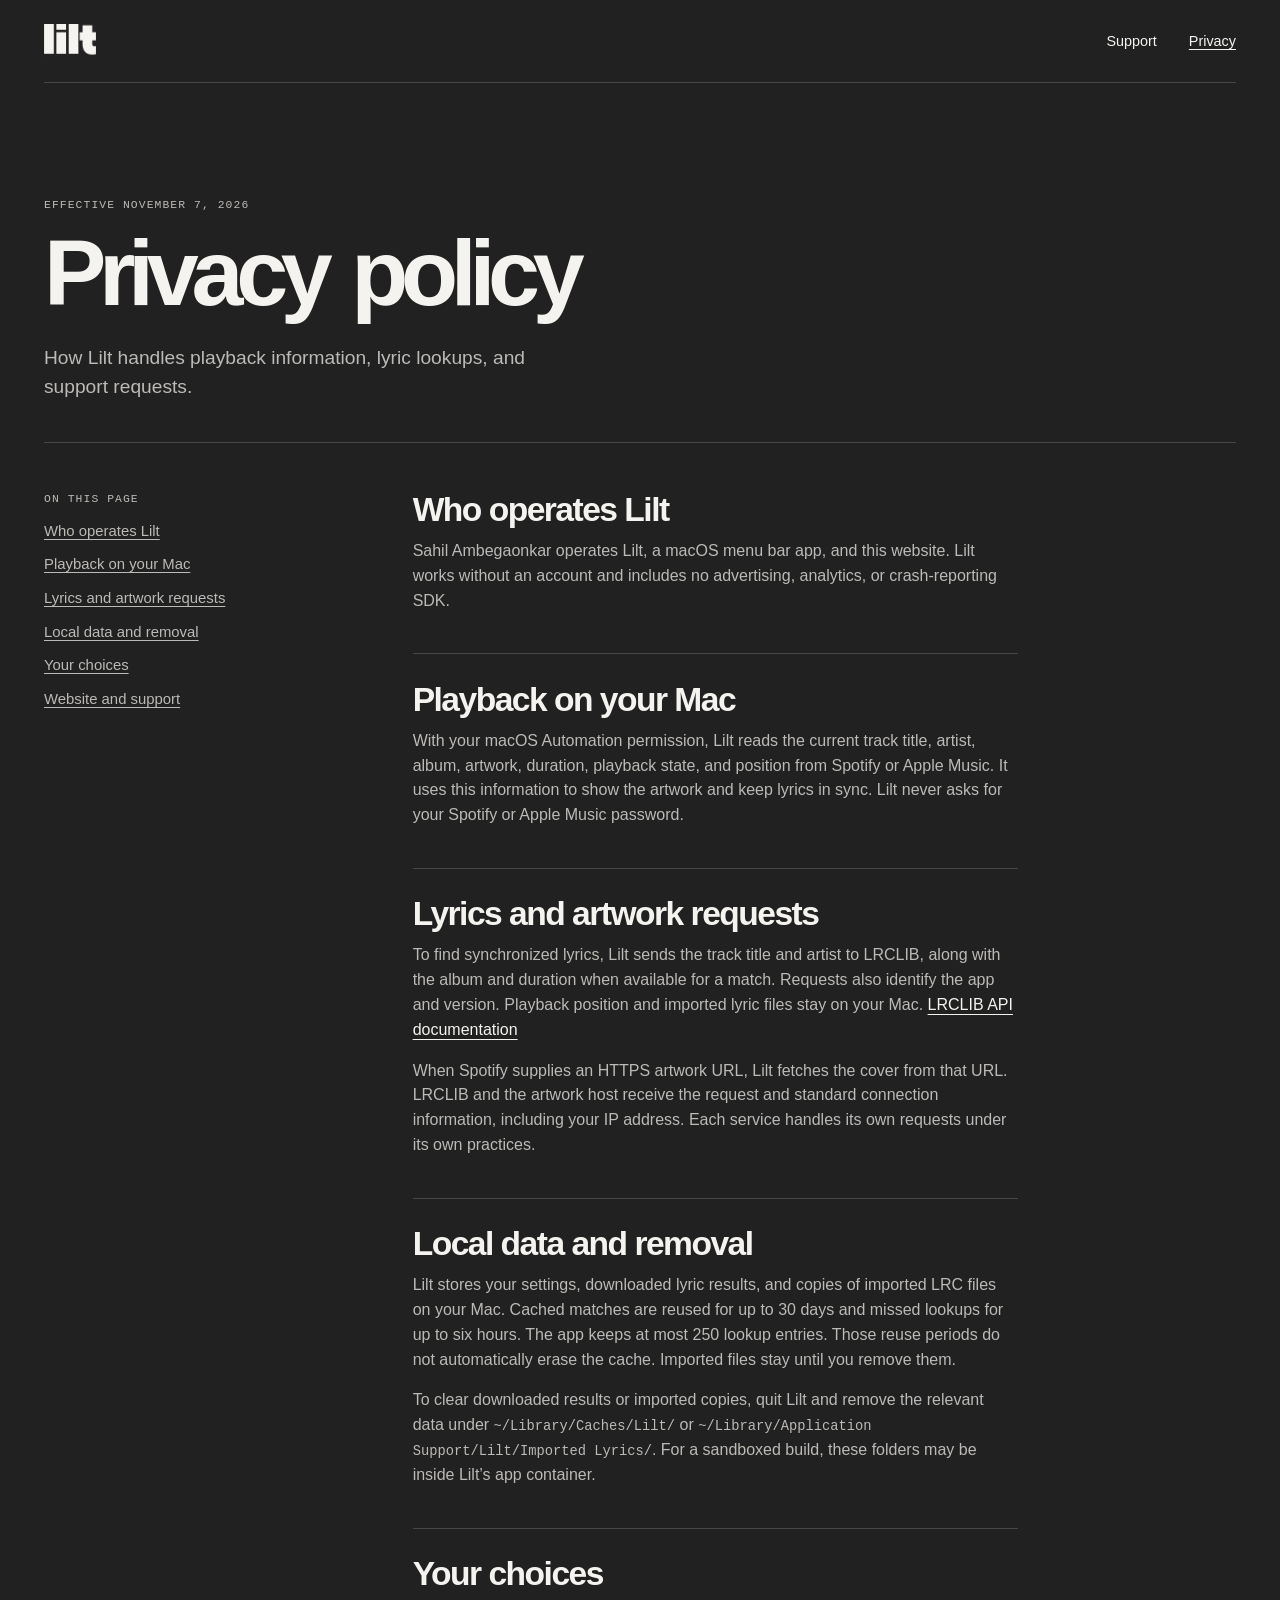
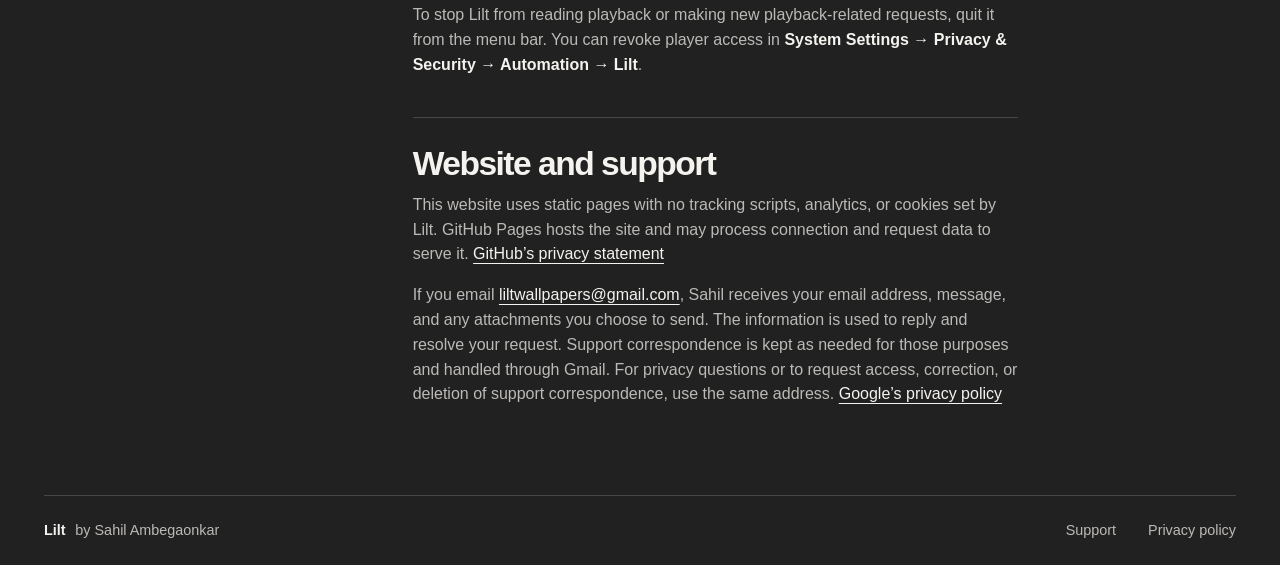
==== privacy/index.html @ 03b85907 "Build Lilt website, support, and privacy pages" ====
<!doctype html>
<html lang="en">
<head>
  <meta charset="utf-8">
  <meta name="viewport" content="width=device-width, initial-scale=1">
  <meta name="description" content="How Lilt handles playback information, lyric lookups, and support requests.">
  <meta name="theme-color" content="#212121">
  <title>Privacy policy — Lilt</title>
  <link rel="icon" href="../assets/lilt.png">
  <link rel="stylesheet" href="../assets/site.css">
</head>
<body>
  <a class="skip" href="#main">Skip to content</a>
  <header class="site-header wrap">
    <a class="wordmark" href="../" aria-label="Lilt home"><img src="../assets/lilt.png" alt="Lilt" width="52" height="34"></a>
    <nav aria-label="Main navigation"><a href="../support/">Support</a><a href="../privacy/" aria-current="page">Privacy</a></nav>
  </header>
  <main id="main" class="wrap">
    <div class="article-head">
      <p class="eyebrow">Effective November 7, 2026</p>
      <h1 class="article-title">Privacy policy</h1>
      <p class="lede">How Lilt handles playback information, lyric lookups, and support requests.</p>
    </div>
    <div class="article-grid">
      <nav class="contents" aria-label="On this page"><p class="eyebrow">On this page</p><ul><li><a href="#overview">Who operates Lilt</a></li><li><a href="#playback">Playback on your Mac</a></li><li><a href="#requests">Lyrics and artwork requests</a></li><li><a href="#storage">Local data and removal</a></li><li><a href="#choices">Your choices</a></li><li><a href="#site">Website and support</a></li></ul></nav>
      <div class="prose">
        <section id="overview"><h2>Who operates Lilt</h2>
<p>Sahil Ambegaonkar operates Lilt, a macOS menu bar app, and this website. Lilt works without an account and includes no advertising, analytics, or crash-reporting SDK.</p>
        </section>
        <section id="playback"><h2>Playback on your Mac</h2>
<p>With your macOS Automation permission, Lilt reads the current track title, artist, album, artwork, duration, playback state, and position from Spotify or Apple Music. It uses this information to show the artwork and keep lyrics in sync. Lilt never asks for your Spotify or Apple Music password.</p>
        </section>
        <section id="requests"><h2>Lyrics and artwork requests</h2>
<p>To find synchronized lyrics, Lilt sends the track title and artist to LRCLIB, along with the album and duration when available for a match. Requests also identify the app and version. Playback position and imported lyric files stay on your Mac. <a href="https://lrclib.net/docs.txt">LRCLIB API documentation</a></p>
<p>When Spotify supplies an HTTPS artwork URL, Lilt fetches the cover from that URL. LRCLIB and the artwork host receive the request and standard connection information, including your IP address. Each service handles its own requests under its own practices.</p>
        </section>
        <section id="storage"><h2>Local data and removal</h2>
<p>Lilt stores your settings, downloaded lyric results, and copies of imported LRC files on your Mac. Cached matches are reused for up to 30 days and missed lookups for up to six hours. The app keeps at most 250 lookup entries. Those reuse periods do not automatically erase the cache. Imported files stay until you remove them.</p>
<p>To clear downloaded results or imported copies, quit Lilt and remove the relevant data under <code>~/Library/Caches/Lilt/</code> or <code>~/Library/Application Support/Lilt/Imported Lyrics/</code>. For a sandboxed build, these folders may be inside Lilt’s app container.</p>
        </section>
        <section id="choices"><h2>Your choices</h2>
<p>To stop Lilt from reading playback or making new playback-related requests, quit it from the menu bar. You can revoke player access in <strong>System Settings → Privacy &amp; Security → Automation → Lilt</strong>.</p>
        </section>
        <section id="site"><h2>Website and support</h2>
<p>This website uses static pages with no tracking scripts, analytics, or cookies set by Lilt. GitHub Pages hosts the site and may process connection and request data to serve it. <a href="https://docs.github.com/en/site-policy/privacy-policies/github-general-privacy-statement">GitHub’s privacy statement</a></p>
<p>If you email <a class="contact-address" href="mailto:liltwallpapers@gmail.com">liltwallpapers@gmail.com</a>, Sahil receives your email address, message, and any attachments you choose to send. The information is used to reply and resolve your request. Support correspondence is kept as needed for those purposes and handled through Gmail. For privacy questions or to request access, correction, or deletion of support correspondence, use the same address. <a href="https://policies.google.com/privacy">Google’s privacy policy</a></p>
        </section>
      </div>
    </div>
  </main>
  <footer class="site-footer wrap">
    <p>Lilt <span>by Sahil Ambegaonkar</span></p>
    <nav aria-label="Footer navigation"><a href="../support/">Support</a><a href="../privacy/">Privacy policy</a></nav>
  </footer>
</body>
</html>
---- assets/site.css ----
:root {
  color-scheme: dark;
  --bg: #212121;
  --ink: #f5f3ef;
  --muted: #bcbab6;
  --line: #484745;
  --accent: #c3cbf4;
  --sans: -apple-system, BlinkMacSystemFont, "Helvetica Neue", Arial, sans-serif;
  --mono: ui-monospace, "SF Mono", Menlo, Consolas, monospace;
}
*, *::before, *::after { box-sizing: border-box; }
html { scroll-behavior: smooth; }
body { margin: 0; background: var(--bg); color: var(--ink); font: 1rem/1.55 var(--sans); }
img { display: block; max-width: 100%; }
a { color: inherit; text-underline-offset: .23em; }
a:hover { color: var(--accent); }
:focus-visible { outline: 2px solid var(--accent); outline-offset: 5px; }
.skip { position: absolute; z-index: 2; top: 12px; left: 12px; transform: translateY(-180%); background: var(--ink); color: var(--bg); padding: .6rem 1rem; }
.skip:focus { transform: none; color: var(--bg); }
.wrap { width: min(calc(100% - 88px), 1336px); margin-inline: auto; }
.site-header, .site-footer { display: flex; justify-content: space-between; align-items: center; gap: 1rem; }
.site-header { min-height: 83px; border-bottom: 1px solid var(--line); }
.site-header nav, .site-footer nav { display: flex; gap: clamp(1rem, 3vw, 2rem); }
.site-header nav a, .site-footer nav a { font-size: .9rem; text-decoration: none; }
.site-header [aria-current="page"] { text-decoration: underline; }
.wordmark { display: grid; place-items: center; width: 52px; height: 34px; overflow: hidden; }
.wordmark img { width: 110px; max-width: none; height: 110px; margin: -38px -29px; }
.eyebrow, figcaption, .feature > span { font: 500 .71rem/1.45 var(--mono); letter-spacing: .095em; text-transform: uppercase; color: var(--muted); }
.hero { display: grid; grid-template-columns: .72fr 1.28fr; align-items: center; gap: clamp(2rem, 5vw, 5rem); padding-block: clamp(4rem, 8vw, 8rem); }
.hero h1, .article-title { margin: .17em 0 .2em; font-size: clamp(3.6rem, 6.6vw, 6.85rem); font-weight: 750; line-height: .94; letter-spacing: -.078em; }
.lede { color: var(--muted); font-size: clamp(1.08rem, 1.5vw, 1.3rem); max-width: 29ch; margin: 1.6rem 0; }
.hero-actions { display: flex; flex-wrap: wrap; gap: .9rem 1.05rem; align-items: center; }
.button { display: inline-flex; gap: 1rem; align-items: center; background: var(--ink); color: var(--bg); padding: .75rem 1rem; text-decoration: none; font-size: .875rem; font-weight: 650; }
.button:hover { background: var(--accent); color: var(--bg); }
.platform { color: var(--muted); font-size: .8rem; }
.preview { margin: 0; min-width: 0; }
.scene { aspect-ratio: 1.61; position: relative; overflow: hidden; isolation: isolate; border: 1px solid #626885; border-radius: 10px; background: radial-gradient(ellipse at 19% 5%, #454c8e 0%, #232c59 38%, #121729 77%, #10131f 100%); }
.scene-bar { display: flex; justify-content: space-between; padding: 0 3%; align-items: center; height: 7%; border-bottom: 1px solid #ffffff1c; background: #15172c2e; color: #edf0ff; font: 600 clamp(.49rem, .69vw, .7rem)/1 var(--sans); }
.scene-status { display: flex; gap: .7em; }
.scene-content { height: 93%; display: grid; grid-template-columns: .28fr 1fr; align-items: center; gap: 6%; padding: 0 8% 4%; }
.record img { width: 100%; height: auto; border-radius: 2px; margin-bottom: 9%; }
.record strong, .record span { display: block; color: #edf0ff; font-size: clamp(.54rem, 1.03vw, .86rem); line-height: 1.32; }
.record span { color: #b9bfda; font-size: clamp(.49rem, .83vw, .72rem); }
.lines { display: grid; gap: .58em; color: #a4add5; font-size: clamp(.66rem, 1.88vw, 1.85rem); line-height: 1.13; letter-spacing: -.045em; font-weight: 680; }
.lines span { opacity: .59; filter: blur(.48px); }
.lines span:last-child { opacity: .43; }
.lines strong { color: #f7f7ff; font-weight: 750; }
figcaption { display: flex; justify-content: space-between; flex-wrap: wrap; gap: .4rem 1rem; margin-top: .85rem; }
.details { padding-block: clamp(3rem, 7vw, 6rem); border-top: 1px solid var(--line); display: grid; grid-template-columns: .72fr 1.28fr; gap: clamp(2rem, 5vw, 5rem); scroll-margin-top: 1rem; }
.details h2, .handoff h2 { font-size: clamp(2.35rem, 4.25vw, 4rem); line-height: 1.02; letter-spacing: -.064em; margin: .22em 0 0; }
.feature { display: grid; grid-template-columns: 3rem 1fr; gap: .5rem; padding: 1.1rem 0 1.45rem; border-bottom: 1px solid var(--line); }
.feature:first-child { padding-top: .15rem; }
.feature > span { padding-top: .43em; }
.feature h3 { margin: 0; font-size: clamp(1.15rem, 1.7vw, 1.45rem); letter-spacing: -.03em; line-height: 1.2; }
.feature p { margin: .45rem 0 0; color: var(--muted); max-width: 58ch; }
kbd { font: .86em var(--mono); border: 1px solid var(--line); border-radius: 3px; padding: .08em .34em; white-space: nowrap; }
.handoff { border-top: 1px solid var(--line); display: flex; flex-wrap: wrap; align-items: end; justify-content: space-between; gap: 1.5rem; padding-block: clamp(2.5rem, 5vw, 4.5rem); }
.handoff h2 { font-size: clamp(1.9rem, 3vw, 2.8rem); }
.text-link { font-weight: 650; white-space: nowrap; }
.text-link span { margin-left: .35em; }
.site-footer { padding-block: 1.45rem; border-top: 1px solid var(--line); color: var(--muted); }
.site-footer p { margin: 0; color: var(--ink); font-weight: 700; font-size: .9rem; }
.site-footer p span { margin-left: .4em; color: var(--muted); font-weight: 400; }
.article-head { padding: clamp(3.25rem, 8vw, 7rem) 0 2.5rem; border-bottom: 1px solid var(--line); }
.article-title { font-size: clamp(3.4rem, 7.3vw, 6.85rem); }
.article-head .lede { max-width: 50ch; margin-bottom: 0; }
.article-grid { display: grid; grid-template-columns: minmax(145px, .37fr) minmax(0, 1fr); gap: 2rem 5vw; padding-block: 3rem 4.5rem; }
.contents { align-self: start; position: sticky; top: 1.5rem; }
.contents p { margin-top: 0; }
.contents ul { list-style: none; margin: 0; padding: 0; display: grid; gap: .55rem; }
.contents a { color: var(--muted); font-size: .93rem; }
.contents a:hover { color: var(--ink); }
.prose { max-width: 68ch; }
.prose section + section { margin-top: 2.5rem; padding-top: 1.65rem; border-top: 1px solid var(--line); }
.prose section { scroll-margin-top: 1.5rem; }
.prose h2 { margin: 0 0 .65rem; font-size: clamp(1.5rem, 2.65vw, 2.1rem); letter-spacing: -.045em; line-height: 1.12; }
.prose h3 { margin: 1.3rem 0 .25rem; font-size: 1.1rem; }
.prose p, .prose li { color: var(--muted); }
.prose p { margin: .5rem 0 1rem; }
.prose strong, .prose a { color: var(--ink); }
.prose li + li { margin-top: .4rem; }
.prose code { font: .86em var(--mono); overflow-wrap: anywhere; }
.contact-address { overflow-wrap: anywhere; }
@media (max-width: 950px) {
  .wrap { width: calc(100% - 60px); }
  .hero { grid-template-columns: 1fr; padding-top: 3.7rem; }
  .hero h1 { max-width: 10ch; }
  .lines { font-size: clamp(.8rem, 3.2vw, 1.7rem); }
  .scene-bar, .record strong { font-size: clamp(.58rem, 1.6vw, .83rem); }
  .record span { font-size: clamp(.52rem, 1.4vw, .73rem); }
}
@media (max-width: 640px) {
  .wrap { width: calc(100% - 36px); }
  .site-header { min-height: 63px; }
  .hero { padding-block: 3rem; }
  .hero h1, .article-title { font-size: clamp(3.25rem, 13vw, 5.5rem); }
  .details, .article-grid { grid-template-columns: 1fr; }
  .article-grid { padding-top: 1.6rem; }
  .contents { position: static; border-bottom: 1px solid var(--line); padding-bottom: 1.25rem; }
  .contents ul { display: flex; flex-wrap: wrap; gap: .55rem 1rem; }
  .feature { grid-template-columns: 2rem 1fr; }
  .site-footer { align-items: start; flex-direction: column; }
}
@media (prefers-reduced-motion: reduce) { html { scroll-behavior: auto; } }

.hero h1, .article-title { word-spacing: .075em; }
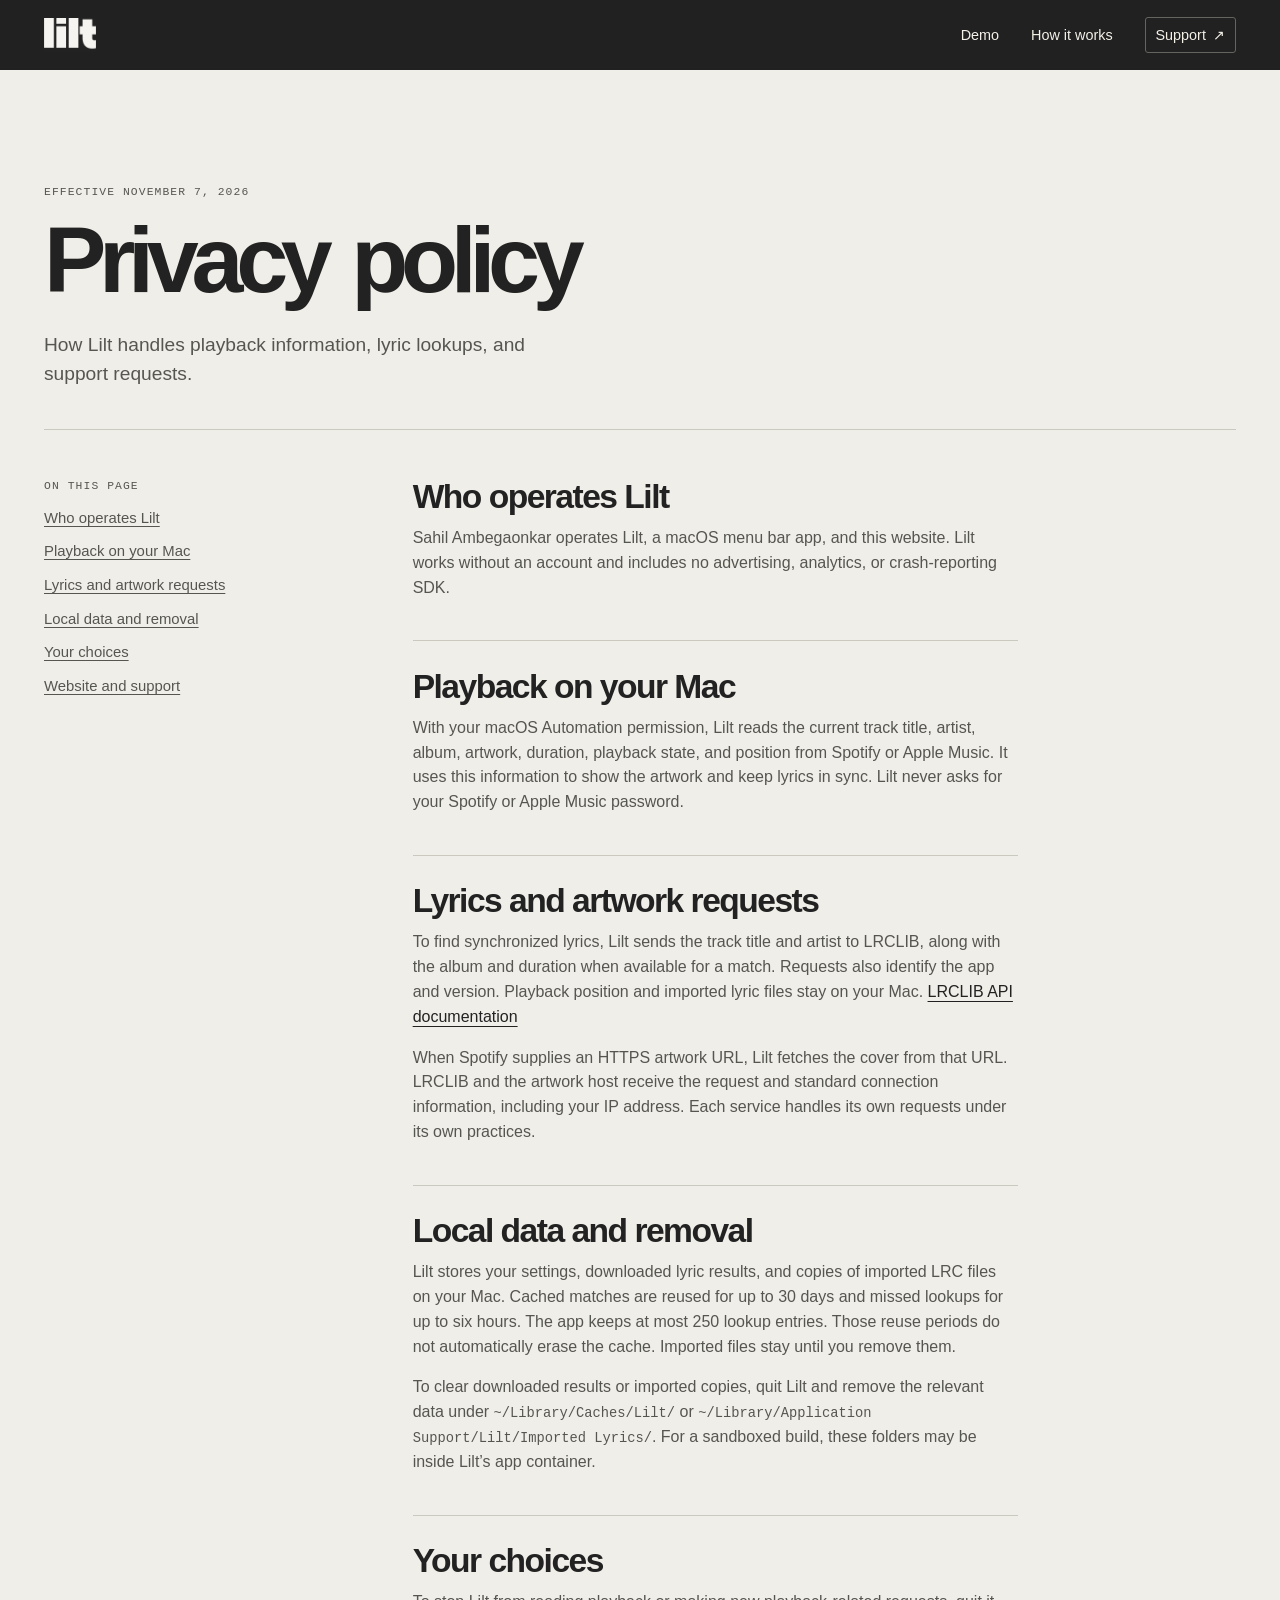
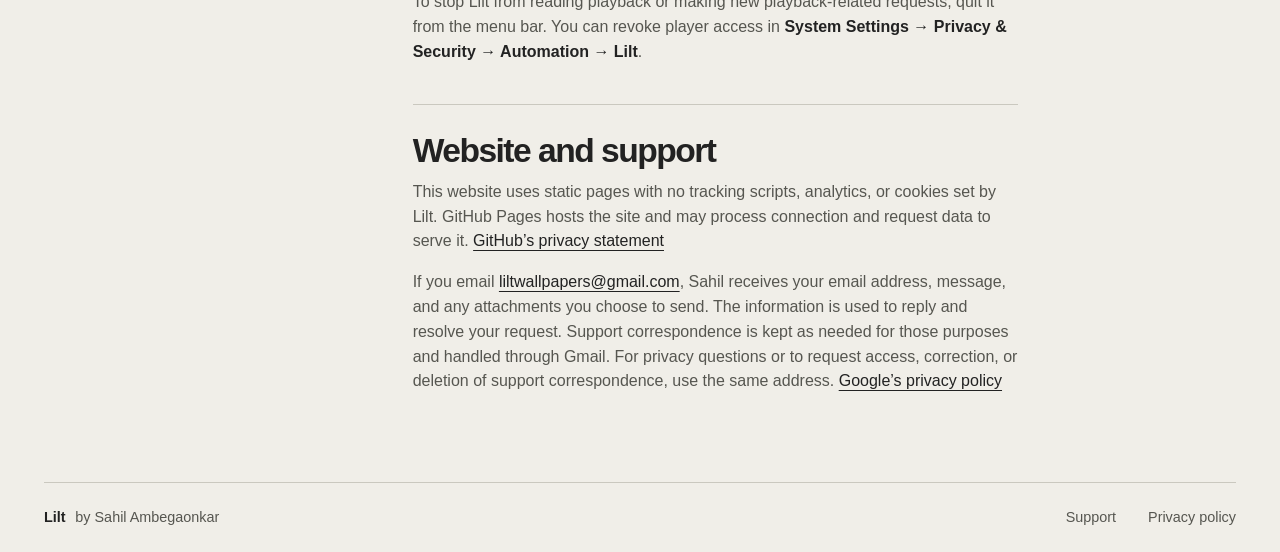
==== commit 6f47cd40: "Redesign Lilt site and add a synchronized song demo" ====
--- a/privacy/index.html
+++ b/privacy/index.html
@@ -11,10 +11,12 @@
 </head>
 <body>
   <a class="skip" href="#main">Skip to content</a>
-  <header class="site-header wrap">
-    <a class="wordmark" href="../" aria-label="Lilt home"><img src="../assets/lilt.png" alt="Lilt" width="52" height="34"></a>
-    <nav aria-label="Main navigation"><a href="../support/">Support</a><a href="../privacy/" aria-current="page">Privacy</a></nav>
-  </header>
+  <div class="nav-shell">
+    <header class="site-header wrap">
+      <a class="wordmark" href="../" aria-label="Lilt home"><img src="../assets/lilt.png" alt="Lilt" width="52" height="34"></a>
+      <nav aria-label="Main navigation"><a href="../#demo">Demo</a><a href="../#how-it-works">How it works</a><a class="nav-support" href="../support/">Support <span aria-hidden="true">↗</span></a></nav>
+    </header>
+  </div>
   <main id="main" class="wrap">
     <div class="article-head">
       <p class="eyebrow">Effective November 7, 2026</p>
--- a/assets/site.css
+++ b/assets/site.css
@@ -104,3 +104,86 @@
 @media (prefers-reduced-motion: reduce) { html { scroll-behavior: auto; } }
 
 .hero h1, .article-title { word-spacing: .075em; }
+
+/* Editorial layout and the interactive desktop */
+:root { color-scheme: light; --bg: #f0eee8; --ink: #222222; --muted: #565650; --line: #cac8bf; --accent: #34467d; }
+[hidden] { display: none !important; }
+.nav-shell { background: #212121; color: #f4f1e9; }
+.nav-shell .site-header { border-bottom: 0; min-height: 70px; }
+.nav-shell nav { align-items: center; }
+.nav-shell a:hover { color: #c3cbf4; }
+.nav-shell :focus-visible { outline-color: #c3cbf4; }
+.nav-support { border: 1px solid #66645f; border-radius: 3px; padding: .36rem .62rem; }
+.nav-support span { margin-left: .2rem; }
+.hero { grid-template-columns: 1fr .35fr; align-items: end; padding-block: clamp(3.5rem, 7.7vw, 7rem) clamp(2.7rem, 5.5vw, 5rem); }
+.hero h1 { font-size: clamp(4.4rem, 9vw, 9rem); line-height: .87; margin-bottom: 0; letter-spacing: -.072em; word-spacing: .075em; }
+.hero h1 span { color: #61749e; }
+.hero-aside { padding-bottom: .25rem; }
+.hero-aside .lede { margin: 0 0 1rem; max-width: 29ch; }
+.signal { display: inline-block; width: .57em; height: .57em; margin: 0 .5em .09em 0; background: #61749e; border-radius: 50%; }
+.demo, .details { scroll-margin-top: 1.25rem; }
+.demo-heading { border-top: 1px solid var(--line); display: flex; align-items: end; justify-content: space-between; flex-wrap: wrap; gap: 1rem; padding: 1rem 0 1.15rem; }
+.demo-heading .eyebrow { margin: 0 0 .4rem; }
+.demo-heading h2 { font-size: clamp(1.45rem, 3.15vw, 2.65rem); line-height: 1; letter-spacing: -.055em; margin: 0; }
+.mode-switch { display: flex; flex-wrap: wrap; align-items: center; gap: .2rem; padding: .22rem; border: 1px solid var(--line); border-radius: 4px; }
+.mode-switch button { min-height: 36px; border: 0; border-radius: 2px; padding: .36rem .63rem; background: transparent; color: var(--muted); font: 650 .8rem var(--sans); cursor: pointer; }
+.mode-switch button:hover { background: #e0ded7; }
+.mode-switch [aria-pressed="true"], .mode-switch [aria-pressed="true"]:hover { color: #fff; background: #343e5c; }
+.scene { aspect-ratio: 2.04; min-height: 240px; background: #252737; border-color: #222737; border-radius: 8px 8px 0 0; }
+.scene-colour { position: absolute; inset: -18%; z-index: -1; background: radial-gradient(ellipse at 26% 24%, #4c5494 0%, #263359 42%, #10131f 77%); }
+.scene.is-playing .scene-colour { animation: drift 20s ease-in-out infinite alternate; }
+@keyframes drift { to { transform: translate(9%, -4%) scale(1.09); } }
+.scene-bar { height: 8%; min-height: 24px; }
+.scene-content { height: 92%; grid-template-columns: minmax(0, .29fr) minmax(0, 1fr); gap: 7%; padding: 0 11%; }
+.record img { border: 1px solid #8c9cce55; }
+.lyric-window { position: relative; height: 100%; min-width: 0; overflow: hidden; mask-image: linear-gradient(transparent, #000 20%, #000 77%, transparent); }
+.lines { position: absolute; top: 49%; left: 0; right: 0; transform: translateY(var(--lyric-offset, -.56em)); transition: transform .68s cubic-bezier(.22,.68,.26,1); font-size: clamp(.9rem, 3.05vw, 3.1rem); gap: .65em; }
+.lines.snap { transition: none; }
+.lines span { display: block; padding-inline: 3px; opacity: .44; filter: blur(1.6px); transition: opacity .62s ease, filter .62s ease, color .62s ease; }
+.lines span.is-current { color: #fff; opacity: 1; filter: none; }
+.lines span.is-far { opacity: .18; }
+.scene[data-mode="lyrics"] .scene-colour { background: linear-gradient(135deg, #142424, #2c514b 50%, #101d1d); }
+.scene[data-mode="lyrics"] .scene-content { grid-template-columns: 1fr; padding-inline: 19%; }
+.scene[data-mode="lyrics"] .record, .scene[data-mode="ambient"] .scene-content { display: none; }
+.transport { display: grid; grid-template-columns: minmax(8rem,.5fr) minmax(0,1fr); gap: 1rem; align-items: center; background: #212121; color: #f4f1e9; padding: .75rem clamp(.8rem, 2vw, 1.4rem); border-radius: 0 0 8px 8px; }
+.transport .eyebrow, .transport time { color: #c5c3bb; }
+.transport :focus-visible { outline-color: #c3cbf4; }
+.track-meta { display: grid; gap: .12rem; line-height: 1.25; }
+.track-meta strong { font-size: .95rem; }
+.transport audio { width: 100%; }
+.player-controls { display: grid; grid-template-columns: 40px auto minmax(0,1fr) auto; align-items: center; gap: clamp(.35rem, 1.3vw, .8rem); }
+.player-controls time { font: .73rem var(--mono); }
+.play { display: grid; place-items: center; width: 40px; height: 40px; border-radius: 50%; border: 0; background: #f4f1e9; color: #212121; cursor: pointer; }
+.play:hover { background: #c3cbf4; }
+.play svg { width: 22px; height: 22px; fill: currentColor; }
+.play .pause-icon, .play.is-playing .play-icon { display: none; }
+.play.is-playing .pause-icon { display: block; }
+.seek { width: 100%; margin: 0; accent-color: #a8b4e8; cursor: pointer; }
+.playback-error { grid-column: 1 / -1; margin: 0; font-size: .86rem; }
+.demo-note { color: var(--muted); margin: .7rem 0 0; font-size: .81rem; }
+.details { margin-top: clamp(3rem, 7vw, 6rem); grid-template-columns: .85fr 1.15fr; }
+.details-intro h2 { max-width: 11ch; }
+.compatibility { color: var(--muted); font-size: .88rem; }
+.compatibility span { padding-inline: .25em; }
+.handoff { background: #dedfdc; border: 0; padding-inline: clamp(1rem, 4vw, 3rem); margin-bottom: 2.2rem; }
+@media (max-width: 950px) {
+  .hero { grid-template-columns: 1fr .42fr; gap: 1.5rem; }
+  .hero h1 { max-width: none; font-size: clamp(3.8rem, 9.5vw, 6.2rem); }
+}
+@media (max-width: 700px) {
+  .hero, .details { grid-template-columns: 1fr; }
+  .hero h1 { font-size: clamp(3.55rem, 11.6vw, 5.8rem); }
+  .hero-aside .lede { max-width: 34ch; }
+  .nav-shell .site-header { min-height: 62px; }
+  .nav-shell nav { gap: .7rem; }
+  .nav-shell nav a { font-size: .78rem; }
+  .scene { aspect-ratio: 1.63; }
+  .scene-content { padding-inline: 7%; gap: 6%; grid-template-columns: minmax(0, .35fr) minmax(0, 1fr); }
+  .lines { font-size: clamp(.94rem, 3.65vw, 1.6rem); }
+  .scene[data-mode="lyrics"] .scene-content { padding-inline: 11%; }
+  .transport { grid-template-columns: 1fr; gap: .7rem; }
+}
+@media (prefers-reduced-motion: reduce) {
+  .scene.is-playing .scene-colour { animation: none; }
+  .lines, .lines span { transition: none; }
+}
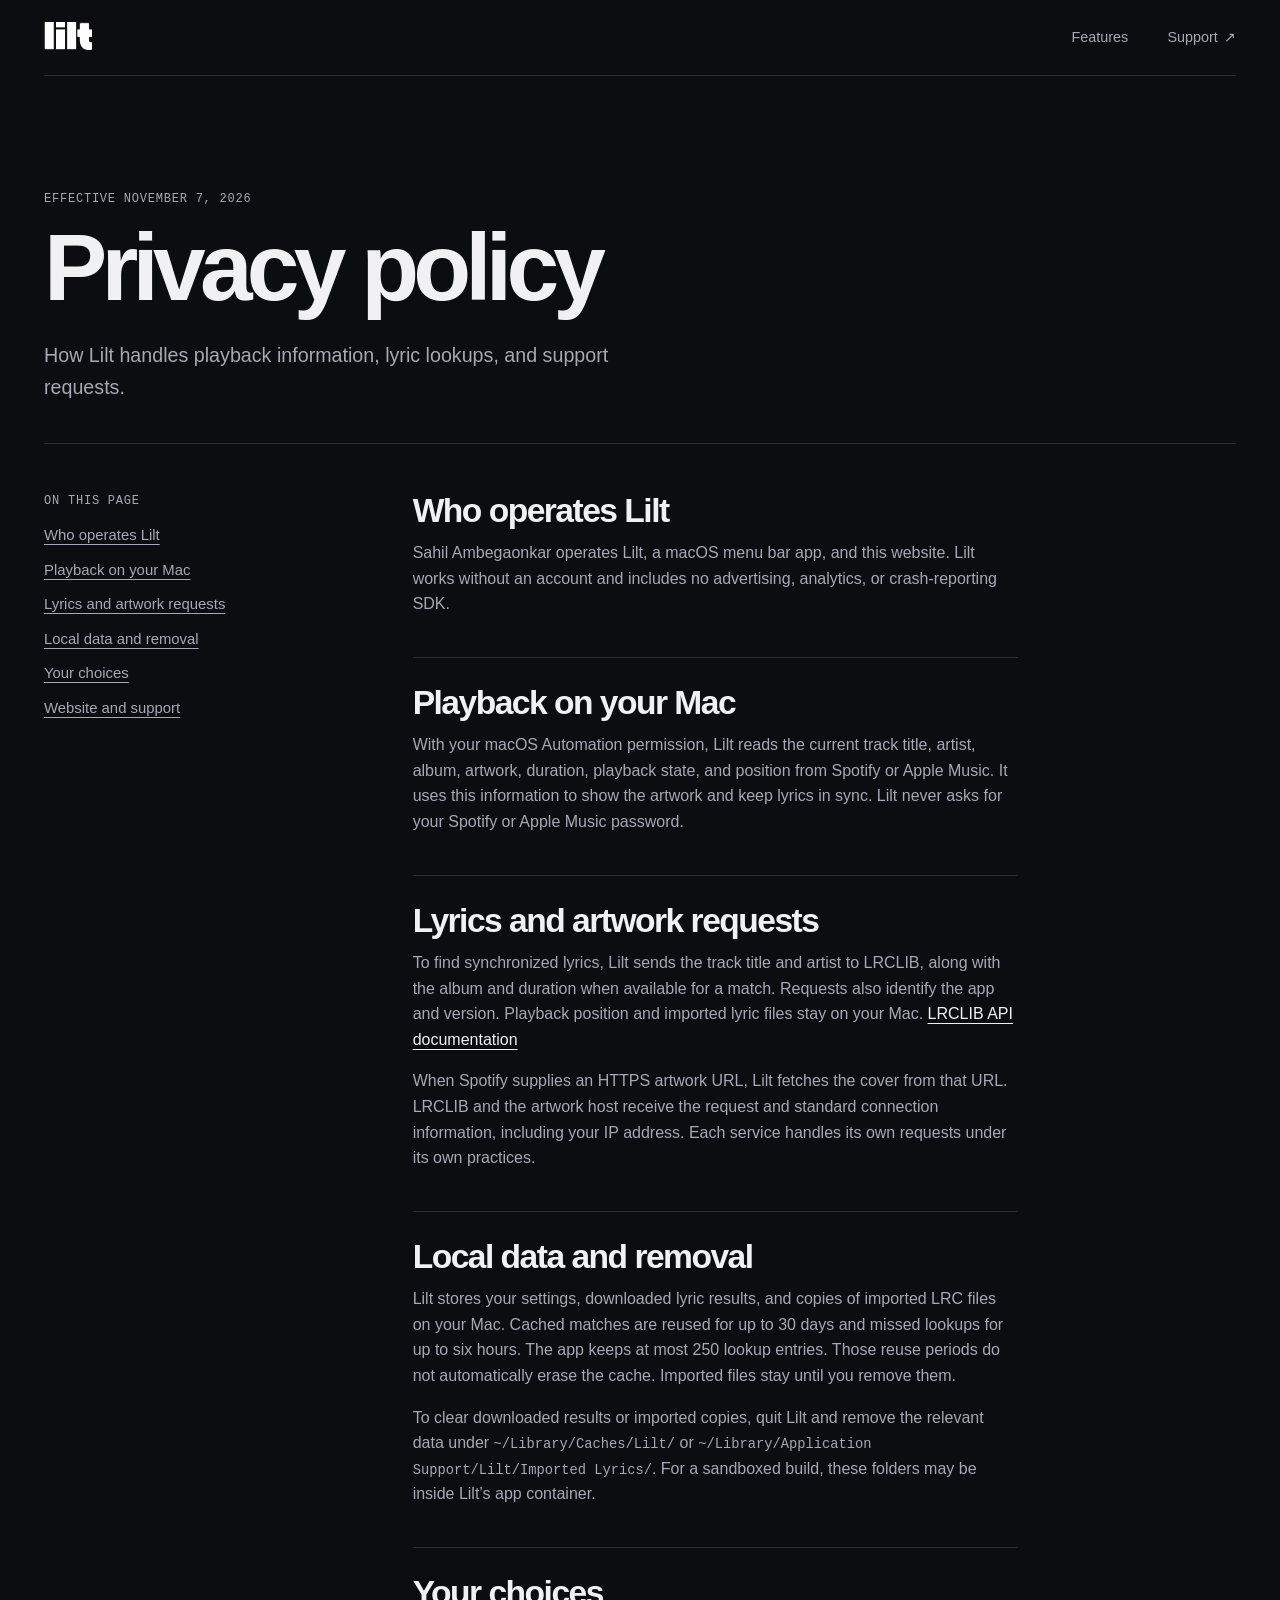
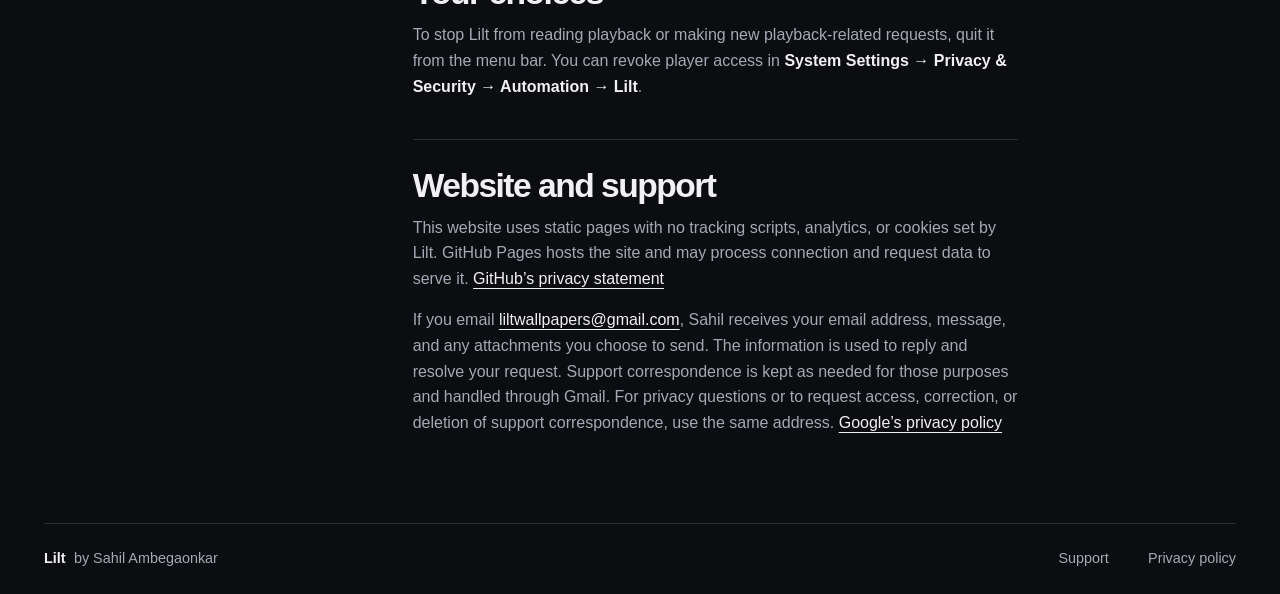
==== commit 3b36eeea: "Replace the demo with a dark 3D product site" ====
--- a/privacy/index.html
+++ b/privacy/index.html
@@ -4,19 +4,17 @@
   <meta charset="utf-8">
   <meta name="viewport" content="width=device-width, initial-scale=1">
   <meta name="description" content="How Lilt handles playback information, lyric lookups, and support requests.">
-  <meta name="theme-color" content="#212121">
+  <meta name="theme-color" content="#0c0d10">
   <title>Privacy policy — Lilt</title>
   <link rel="icon" href="../assets/lilt.png">
   <link rel="stylesheet" href="../assets/site.css">
 </head>
 <body>
   <a class="skip" href="#main">Skip to content</a>
-  <div class="nav-shell">
-    <header class="site-header wrap">
+  <header class="site-header wrap">
       <a class="wordmark" href="../" aria-label="Lilt home"><img src="../assets/lilt.png" alt="Lilt" width="52" height="34"></a>
-      <nav aria-label="Main navigation"><a href="../#demo">Demo</a><a href="../#how-it-works">How it works</a><a class="nav-support" href="../support/">Support <span aria-hidden="true">↗</span></a></nav>
-    </header>
-  </div>
+      <nav aria-label="Main navigation"><a href="../#features">Features</a><a href="../support/">Support <span aria-hidden="true">↗</span></a></nav>
+  </header>
   <main id="main" class="wrap">
     <div class="article-head">
       <p class="eyebrow">Effective November 7, 2026</p>
--- a/assets/site.css
+++ b/assets/site.css
@@ -1,69 +1,83 @@
 :root {
   color-scheme: dark;
-  --bg: #212121;
-  --ink: #f5f3ef;
-  --muted: #bcbab6;
-  --line: #484745;
-  --accent: #c3cbf4;
+  --background: #0c0d10;
+  --ink: #f1f1f4;
+  --muted: #a5a9b4;
+  --line: #292c34;
+  --accent: #b6c6fc;
   --sans: -apple-system, BlinkMacSystemFont, "Helvetica Neue", Arial, sans-serif;
   --mono: ui-monospace, "SF Mono", Menlo, Consolas, monospace;
 }
+
 *, *::before, *::after { box-sizing: border-box; }
 html { scroll-behavior: smooth; }
-body { margin: 0; background: var(--bg); color: var(--ink); font: 1rem/1.55 var(--sans); }
+body { margin: 0; background: var(--background); color: var(--ink); font: 1rem/1.6 var(--sans); }
 img { display: block; max-width: 100%; }
-a { color: inherit; text-underline-offset: .23em; }
+a { color: inherit; text-underline-offset: .24em; }
 a:hover { color: var(--accent); }
 :focus-visible { outline: 2px solid var(--accent); outline-offset: 5px; }
-.skip { position: absolute; z-index: 2; top: 12px; left: 12px; transform: translateY(-180%); background: var(--ink); color: var(--bg); padding: .6rem 1rem; }
-.skip:focus { transform: none; color: var(--bg); }
-.wrap { width: min(calc(100% - 88px), 1336px); margin-inline: auto; }
-.site-header, .site-footer { display: flex; justify-content: space-between; align-items: center; gap: 1rem; }
-.site-header { min-height: 83px; border-bottom: 1px solid var(--line); }
-.site-header nav, .site-footer nav { display: flex; gap: clamp(1rem, 3vw, 2rem); }
-.site-header nav a, .site-footer nav a { font-size: .9rem; text-decoration: none; }
-.site-header [aria-current="page"] { text-decoration: underline; }
-.wordmark { display: grid; place-items: center; width: 52px; height: 34px; overflow: hidden; }
-.wordmark img { width: 110px; max-width: none; height: 110px; margin: -38px -29px; }
-.eyebrow, figcaption, .feature > span { font: 500 .71rem/1.45 var(--mono); letter-spacing: .095em; text-transform: uppercase; color: var(--muted); }
-.hero { display: grid; grid-template-columns: .72fr 1.28fr; align-items: center; gap: clamp(2rem, 5vw, 5rem); padding-block: clamp(4rem, 8vw, 8rem); }
-.hero h1, .article-title { margin: .17em 0 .2em; font-size: clamp(3.6rem, 6.6vw, 6.85rem); font-weight: 750; line-height: .94; letter-spacing: -.078em; }
-.lede { color: var(--muted); font-size: clamp(1.08rem, 1.5vw, 1.3rem); max-width: 29ch; margin: 1.6rem 0; }
-.hero-actions { display: flex; flex-wrap: wrap; gap: .9rem 1.05rem; align-items: center; }
-.button { display: inline-flex; gap: 1rem; align-items: center; background: var(--ink); color: var(--bg); padding: .75rem 1rem; text-decoration: none; font-size: .875rem; font-weight: 650; }
-.button:hover { background: var(--accent); color: var(--bg); }
-.platform { color: var(--muted); font-size: .8rem; }
-.preview { margin: 0; min-width: 0; }
-.scene { aspect-ratio: 1.61; position: relative; overflow: hidden; isolation: isolate; border: 1px solid #626885; border-radius: 10px; background: radial-gradient(ellipse at 19% 5%, #454c8e 0%, #232c59 38%, #121729 77%, #10131f 100%); }
-.scene-bar { display: flex; justify-content: space-between; padding: 0 3%; align-items: center; height: 7%; border-bottom: 1px solid #ffffff1c; background: #15172c2e; color: #edf0ff; font: 600 clamp(.49rem, .69vw, .7rem)/1 var(--sans); }
-.scene-status { display: flex; gap: .7em; }
-.scene-content { height: 93%; display: grid; grid-template-columns: .28fr 1fr; align-items: center; gap: 6%; padding: 0 8% 4%; }
-.record img { width: 100%; height: auto; border-radius: 2px; margin-bottom: 9%; }
-.record strong, .record span { display: block; color: #edf0ff; font-size: clamp(.54rem, 1.03vw, .86rem); line-height: 1.32; }
-.record span { color: #b9bfda; font-size: clamp(.49rem, .83vw, .72rem); }
-.lines { display: grid; gap: .58em; color: #a4add5; font-size: clamp(.66rem, 1.88vw, 1.85rem); line-height: 1.13; letter-spacing: -.045em; font-weight: 680; }
-.lines span { opacity: .59; filter: blur(.48px); }
-.lines span:last-child { opacity: .43; }
-.lines strong { color: #f7f7ff; font-weight: 750; }
-figcaption { display: flex; justify-content: space-between; flex-wrap: wrap; gap: .4rem 1rem; margin-top: .85rem; }
-.details { padding-block: clamp(3rem, 7vw, 6rem); border-top: 1px solid var(--line); display: grid; grid-template-columns: .72fr 1.28fr; gap: clamp(2rem, 5vw, 5rem); scroll-margin-top: 1rem; }
-.details h2, .handoff h2 { font-size: clamp(2.35rem, 4.25vw, 4rem); line-height: 1.02; letter-spacing: -.064em; margin: .22em 0 0; }
-.feature { display: grid; grid-template-columns: 3rem 1fr; gap: .5rem; padding: 1.1rem 0 1.45rem; border-bottom: 1px solid var(--line); }
-.feature:first-child { padding-top: .15rem; }
-.feature > span { padding-top: .43em; }
-.feature h3 { margin: 0; font-size: clamp(1.15rem, 1.7vw, 1.45rem); letter-spacing: -.03em; line-height: 1.2; }
-.feature p { margin: .45rem 0 0; color: var(--muted); max-width: 58ch; }
-kbd { font: .86em var(--mono); border: 1px solid var(--line); border-radius: 3px; padding: .08em .34em; white-space: nowrap; }
-.handoff { border-top: 1px solid var(--line); display: flex; flex-wrap: wrap; align-items: end; justify-content: space-between; gap: 1.5rem; padding-block: clamp(2.5rem, 5vw, 4.5rem); }
-.handoff h2 { font-size: clamp(1.9rem, 3vw, 2.8rem); }
-.text-link { font-weight: 650; white-space: nowrap; }
-.text-link span { margin-left: .35em; }
-.site-footer { padding-block: 1.45rem; border-top: 1px solid var(--line); color: var(--muted); }
-.site-footer p { margin: 0; color: var(--ink); font-weight: 700; font-size: .9rem; }
-.site-footer p span { margin-left: .4em; color: var(--muted); font-weight: 400; }
+.skip { position: absolute; z-index: 2; top: 12px; left: 12px; transform: translateY(-180%); background: var(--ink); color: var(--background); padding: .6rem 1rem; }
+.skip:focus { transform: none; color: var(--background); }
+.wrap { width: min(calc(100% - 88px), 1230px); margin-inline: auto; }
+
+.site-header, .site-footer { display: flex; align-items: center; justify-content: space-between; gap: 1.2rem; }
+.site-header { min-height: 76px; border-bottom: 1px solid var(--line); }
+.site-header nav, .site-footer nav { display: flex; align-items: center; gap: clamp(1.1rem, 3.3vw, 2.45rem); }
+.site-header nav a, .site-footer nav a { font-size: .9rem; text-decoration: none; color: var(--muted); }
+.site-header nav a:hover, .site-footer nav a:hover, .site-header [aria-current="page"] { color: var(--ink); }
+.site-header nav span { margin-left: .15em; }
+.wordmark { display: grid; place-items: center; width: 48px; height: 31px; overflow: hidden; mix-blend-mode: screen; }
+.wordmark img { width: 101px; height: 101px; max-width: none; margin: -35px -26.5px; filter: contrast(1.4); }
+
+.hero { position: relative; isolation: isolate; display: grid; align-items: center; grid-template-columns: 1fr 1fr; min-height: min(680px, calc(100svh - 76px)); padding-block: 3.8rem; }
+.hero-copy { position: relative; z-index: 1; }
+.platform { display: flex; align-items: center; gap: .55rem; margin: 0 0 1.45rem; color: var(--muted); font: .78rem/1.4 var(--mono); }
+.platform span { width: 6px; height: 6px; border-radius: 50%; background: #a6b9f1; box-shadow: 0 0 13px #8daaff65; }
+.hero h1, .article-title { margin: 0; font-size: clamp(3.25rem, 6.5vw, 6.5rem); font-weight: 660; letter-spacing: -.061em; line-height: 1.01; }
+.hero h1 em { color: var(--accent); font-style: normal; }
+.lede { color: var(--muted); font-size: clamp(1.04rem, 1.6vw, 1.23rem); margin: 1.5rem 0 1.7rem; max-width: 39ch; }
+.hero-link { display: inline-flex; gap: .85rem; align-items: center; color: var(--ink); border: 1px solid #565d71; border-radius: 6px; padding: .65rem 1rem; font-size: .88rem; font-weight: 620; text-decoration: none; }
+.hero-link:hover { background: #1a1e2b; border-color: #a6b9f1; }
+
+.sculpture { position: relative; aspect-ratio: 1.04; display: grid; place-items: center; min-width: 0; background: radial-gradient(ellipse at center, #293b6d52, #17213a23 46%, transparent 71%); }
+.sculpture canvas { position: absolute; inset: 0; width: 100%; height: 100%; filter: drop-shadow(0 15px 28px #060914a0); }
+.orbit { position: absolute; inset: 14% 15%; border: 1px solid #8499c828; border-radius: 50%; transform: rotate(-24deg) scaleY(.69); }
+.orbit-inner { inset: 8% 10%; border-color: #8499c819; transform: rotate(33deg) scaleY(.75); }
+.fallback-form { width: 64%; aspect-ratio: 1; border: clamp(18px, 4vw, 65px) solid #8093c6; border-left-color: #333f66; border-bottom-color: #4b5783; border-radius: 52% 48% 51% 49%; transform: rotate(-27deg) skewY(16deg); box-shadow: inset 0 4px 12px #0a1024, 0 8px 35px #4d66a249; }
+.is-rendered .fallback-form { visibility: hidden; }
+
+.features { display: grid; grid-template-columns: 1fr 1fr; align-items: center; gap: clamp(1.25rem, 6vw, 6rem); padding-block: clamp(3.5rem, 8.5vw, 7rem); border-top: 1px solid var(--line); scroll-margin-top: 1rem; }
+.features h2, .setup h2 { margin: 0; font-size: clamp(2.3rem, 4.2vw, 4.25rem); font-weight: 640; line-height: 1.04; letter-spacing: -.06em; }
+.feature-copy > p, .setup p { color: var(--muted); max-width: 43ch; margin: 1.1rem 0 1.65rem; }
+.feature-list { margin: 0; }
+.feature-list div { display: grid; grid-template-columns: minmax(7.4rem, .6fr) 1fr; gap: .5rem 1rem; padding-block: .7rem; border-top: 1px solid var(--line); }
+.feature-list dt { font-weight: 620; }
+.feature-list dd { margin: 0; color: var(--muted); font-size: .91rem; }
+.layers { --tilt: 0deg; position: relative; aspect-ratio: 1.23; perspective: 850px; background: radial-gradient(ellipse at 58% 49%, #28396554, transparent 67%); }
+.layer { position: absolute; inset: 20% 11%; display: grid; place-items: center; border-radius: 11px; border: 1px solid #7285b45c; transform: rotateX(calc(31deg - var(--tilt))) rotateZ(-17deg); box-shadow: 0 22px 38px #06081070; }
+.layer-back { background: linear-gradient(145deg, #2b3c65, #111827); translate: -8% 26%; }
+.layer-middle { background: linear-gradient(145deg, #43517a, #182138); translate: 0 2%; place-items: center start; padding-left: 12%; }
+.layer-art { width: 24%; aspect-ratio: 1; border-radius: 3px; background: radial-gradient(circle at 65% 40%, #a8b8dc 14%, transparent 15%), repeating-linear-gradient(-23deg, #2d4168 0 6px, #4e628b 7px 8px); }
+.layer-front { background: linear-gradient(145deg, #5e72a49c, #131d37dc); translate: 8% -22%; justify-items: end; padding-right: 12%; }
+.layer-lines { display: grid; width: 51%; gap: clamp(3px, .65vw, 9px); }
+.layer-lines i { height: clamp(3px, .65vw, 8px); background: #bac7ee6b; border-radius: 5px; }
+.layer-lines i:nth-child(2) { background: #edf2ff; width: 94%; box-shadow: 0 0 12px #a6bdff63; }
+.layer-lines i:nth-child(3) { width: 70%; }
+.layer-lines i:nth-child(4) { width: 83%; opacity: .48; }
+
+.setup { display: flex; justify-content: space-between; align-items: end; flex-wrap: wrap; gap: 1.25rem; border-top: 1px solid var(--line); padding-block: clamp(2.3rem, 5vw, 4rem); }
+.setup h2 { font-size: clamp(1.75rem, 3.2vw, 2.75rem); }
+.setup p { margin: .7rem 0 0; }
+.setup a { font-weight: 620; }
+.setup a span { margin-left: .2em; }
+.site-footer { padding-block: 1.45rem; border-top: 1px solid var(--line); }
+.site-footer p { margin: 0; font-weight: 690; font-size: .9rem; }
+.site-footer p span { color: var(--muted); font-weight: 400; margin-left: .3em; }
+
+.eyebrow { color: var(--muted); font: .75rem/1.5 var(--mono); letter-spacing: .065em; text-transform: uppercase; }
 .article-head { padding: clamp(3.25rem, 8vw, 7rem) 0 2.5rem; border-bottom: 1px solid var(--line); }
-.article-title { font-size: clamp(3.4rem, 7.3vw, 6.85rem); }
-.article-head .lede { max-width: 50ch; margin-bottom: 0; }
+.article-title { font-size: clamp(3.2rem, 7.4vw, 6.8rem); }
+.article-head .lede { max-width: 53ch; margin-bottom: 0; }
 .article-grid { display: grid; grid-template-columns: minmax(145px, .37fr) minmax(0, 1fr); gap: 2rem 5vw; padding-block: 3rem 4.5rem; }
 .contents { align-self: start; position: sticky; top: 1.5rem; }
 .contents p { margin-top: 0; }
@@ -74,116 +88,30 @@
 .prose section + section { margin-top: 2.5rem; padding-top: 1.65rem; border-top: 1px solid var(--line); }
 .prose section { scroll-margin-top: 1.5rem; }
 .prose h2 { margin: 0 0 .65rem; font-size: clamp(1.5rem, 2.65vw, 2.1rem); letter-spacing: -.045em; line-height: 1.12; }
-.prose h3 { margin: 1.3rem 0 .25rem; font-size: 1.1rem; }
 .prose p, .prose li { color: var(--muted); }
 .prose p { margin: .5rem 0 1rem; }
 .prose strong, .prose a { color: var(--ink); }
 .prose li + li { margin-top: .4rem; }
-.prose code { font: .86em var(--mono); overflow-wrap: anywhere; }
+.prose code, kbd { font: .86em var(--mono); overflow-wrap: anywhere; }
+kbd { border: 1px solid var(--line); border-radius: 3px; padding: .08em .34em; }
 .contact-address { overflow-wrap: anywhere; }
-@media (max-width: 950px) {
-  .wrap { width: calc(100% - 60px); }
-  .hero { grid-template-columns: 1fr; padding-top: 3.7rem; }
-  .hero h1 { max-width: 10ch; }
-  .lines { font-size: clamp(.8rem, 3.2vw, 1.7rem); }
-  .scene-bar, .record strong { font-size: clamp(.58rem, 1.6vw, .83rem); }
-  .record span { font-size: clamp(.52rem, 1.4vw, .73rem); }
-}
-@media (max-width: 640px) {
+
+@media (max-width: 950px) { .wrap { width: calc(100% - 60px); } }
+@media (max-width: 700px) {
   .wrap { width: calc(100% - 36px); }
-  .site-header { min-height: 63px; }
-  .hero { padding-block: 3rem; }
-  .hero h1, .article-title { font-size: clamp(3.25rem, 13vw, 5.5rem); }
-  .details, .article-grid { grid-template-columns: 1fr; }
+  .site-header { min-height: 62px; }
+  .hero, .features, .article-grid { grid-template-columns: 1fr; }
+  .hero { padding-top: 3.5rem; padding-bottom: .9rem; min-height: auto; }
+  .hero h1 { font-size: clamp(3.02rem, 10.8vw, 5.2rem); }
+  .sculpture { width: min(100%, 480px); margin-inline: auto; }
+  .features { padding-bottom: 2.4rem; }
+  .layers { width: min(100%, 460px); margin-inline: auto; }
   .article-grid { padding-top: 1.6rem; }
   .contents { position: static; border-bottom: 1px solid var(--line); padding-bottom: 1.25rem; }
   .contents ul { display: flex; flex-wrap: wrap; gap: .55rem 1rem; }
-  .feature { grid-template-columns: 2rem 1fr; }
+}
+@media (max-width: 410px) {
   .site-footer { align-items: start; flex-direction: column; }
+  .feature-list div { grid-template-columns: 1fr; gap: .1rem; }
 }
 @media (prefers-reduced-motion: reduce) { html { scroll-behavior: auto; } }
-
-.hero h1, .article-title { word-spacing: .075em; }
-
-/* Editorial layout and the interactive desktop */
-:root { color-scheme: light; --bg: #f0eee8; --ink: #222222; --muted: #565650; --line: #cac8bf; --accent: #34467d; }
-[hidden] { display: none !important; }
-.nav-shell { background: #212121; color: #f4f1e9; }
-.nav-shell .site-header { border-bottom: 0; min-height: 70px; }
-.nav-shell nav { align-items: center; }
-.nav-shell a:hover { color: #c3cbf4; }
-.nav-shell :focus-visible { outline-color: #c3cbf4; }
-.nav-support { border: 1px solid #66645f; border-radius: 3px; padding: .36rem .62rem; }
-.nav-support span { margin-left: .2rem; }
-.hero { grid-template-columns: 1fr .35fr; align-items: end; padding-block: clamp(3.5rem, 7.7vw, 7rem) clamp(2.7rem, 5.5vw, 5rem); }
-.hero h1 { font-size: clamp(4.4rem, 9vw, 9rem); line-height: .87; margin-bottom: 0; letter-spacing: -.072em; word-spacing: .075em; }
-.hero h1 span { color: #61749e; }
-.hero-aside { padding-bottom: .25rem; }
-.hero-aside .lede { margin: 0 0 1rem; max-width: 29ch; }
-.signal { display: inline-block; width: .57em; height: .57em; margin: 0 .5em .09em 0; background: #61749e; border-radius: 50%; }
-.demo, .details { scroll-margin-top: 1.25rem; }
-.demo-heading { border-top: 1px solid var(--line); display: flex; align-items: end; justify-content: space-between; flex-wrap: wrap; gap: 1rem; padding: 1rem 0 1.15rem; }
-.demo-heading .eyebrow { margin: 0 0 .4rem; }
-.demo-heading h2 { font-size: clamp(1.45rem, 3.15vw, 2.65rem); line-height: 1; letter-spacing: -.055em; margin: 0; }
-.mode-switch { display: flex; flex-wrap: wrap; align-items: center; gap: .2rem; padding: .22rem; border: 1px solid var(--line); border-radius: 4px; }
-.mode-switch button { min-height: 36px; border: 0; border-radius: 2px; padding: .36rem .63rem; background: transparent; color: var(--muted); font: 650 .8rem var(--sans); cursor: pointer; }
-.mode-switch button:hover { background: #e0ded7; }
-.mode-switch [aria-pressed="true"], .mode-switch [aria-pressed="true"]:hover { color: #fff; background: #343e5c; }
-.scene { aspect-ratio: 2.04; min-height: 240px; background: #252737; border-color: #222737; border-radius: 8px 8px 0 0; }
-.scene-colour { position: absolute; inset: -18%; z-index: -1; background: radial-gradient(ellipse at 26% 24%, #4c5494 0%, #263359 42%, #10131f 77%); }
-.scene.is-playing .scene-colour { animation: drift 20s ease-in-out infinite alternate; }
-@keyframes drift { to { transform: translate(9%, -4%) scale(1.09); } }
-.scene-bar { height: 8%; min-height: 24px; }
-.scene-content { height: 92%; grid-template-columns: minmax(0, .29fr) minmax(0, 1fr); gap: 7%; padding: 0 11%; }
-.record img { border: 1px solid #8c9cce55; }
-.lyric-window { position: relative; height: 100%; min-width: 0; overflow: hidden; mask-image: linear-gradient(transparent, #000 20%, #000 77%, transparent); }
-.lines { position: absolute; top: 49%; left: 0; right: 0; transform: translateY(var(--lyric-offset, -.56em)); transition: transform .68s cubic-bezier(.22,.68,.26,1); font-size: clamp(.9rem, 3.05vw, 3.1rem); gap: .65em; }
-.lines.snap { transition: none; }
-.lines span { display: block; padding-inline: 3px; opacity: .44; filter: blur(1.6px); transition: opacity .62s ease, filter .62s ease, color .62s ease; }
-.lines span.is-current { color: #fff; opacity: 1; filter: none; }
-.lines span.is-far { opacity: .18; }
-.scene[data-mode="lyrics"] .scene-colour { background: linear-gradient(135deg, #142424, #2c514b 50%, #101d1d); }
-.scene[data-mode="lyrics"] .scene-content { grid-template-columns: 1fr; padding-inline: 19%; }
-.scene[data-mode="lyrics"] .record, .scene[data-mode="ambient"] .scene-content { display: none; }
-.transport { display: grid; grid-template-columns: minmax(8rem,.5fr) minmax(0,1fr); gap: 1rem; align-items: center; background: #212121; color: #f4f1e9; padding: .75rem clamp(.8rem, 2vw, 1.4rem); border-radius: 0 0 8px 8px; }
-.transport .eyebrow, .transport time { color: #c5c3bb; }
-.transport :focus-visible { outline-color: #c3cbf4; }
-.track-meta { display: grid; gap: .12rem; line-height: 1.25; }
-.track-meta strong { font-size: .95rem; }
-.transport audio { width: 100%; }
-.player-controls { display: grid; grid-template-columns: 40px auto minmax(0,1fr) auto; align-items: center; gap: clamp(.35rem, 1.3vw, .8rem); }
-.player-controls time { font: .73rem var(--mono); }
-.play { display: grid; place-items: center; width: 40px; height: 40px; border-radius: 50%; border: 0; background: #f4f1e9; color: #212121; cursor: pointer; }
-.play:hover { background: #c3cbf4; }
-.play svg { width: 22px; height: 22px; fill: currentColor; }
-.play .pause-icon, .play.is-playing .play-icon { display: none; }
-.play.is-playing .pause-icon { display: block; }
-.seek { width: 100%; margin: 0; accent-color: #a8b4e8; cursor: pointer; }
-.playback-error { grid-column: 1 / -1; margin: 0; font-size: .86rem; }
-.demo-note { color: var(--muted); margin: .7rem 0 0; font-size: .81rem; }
-.details { margin-top: clamp(3rem, 7vw, 6rem); grid-template-columns: .85fr 1.15fr; }
-.details-intro h2 { max-width: 11ch; }
-.compatibility { color: var(--muted); font-size: .88rem; }
-.compatibility span { padding-inline: .25em; }
-.handoff { background: #dedfdc; border: 0; padding-inline: clamp(1rem, 4vw, 3rem); margin-bottom: 2.2rem; }
-@media (max-width: 950px) {
-  .hero { grid-template-columns: 1fr .42fr; gap: 1.5rem; }
-  .hero h1 { max-width: none; font-size: clamp(3.8rem, 9.5vw, 6.2rem); }
-}
-@media (max-width: 700px) {
-  .hero, .details { grid-template-columns: 1fr; }
-  .hero h1 { font-size: clamp(3.55rem, 11.6vw, 5.8rem); }
-  .hero-aside .lede { max-width: 34ch; }
-  .nav-shell .site-header { min-height: 62px; }
-  .nav-shell nav { gap: .7rem; }
-  .nav-shell nav a { font-size: .78rem; }
-  .scene { aspect-ratio: 1.63; }
-  .scene-content { padding-inline: 7%; gap: 6%; grid-template-columns: minmax(0, .35fr) minmax(0, 1fr); }
-  .lines { font-size: clamp(.94rem, 3.65vw, 1.6rem); }
-  .scene[data-mode="lyrics"] .scene-content { padding-inline: 11%; }
-  .transport { grid-template-columns: 1fr; gap: .7rem; }
-}
-@media (prefers-reduced-motion: reduce) {
-  .scene.is-playing .scene-colour { animation: none; }
-  .lines, .lines span { transition: none; }
-}
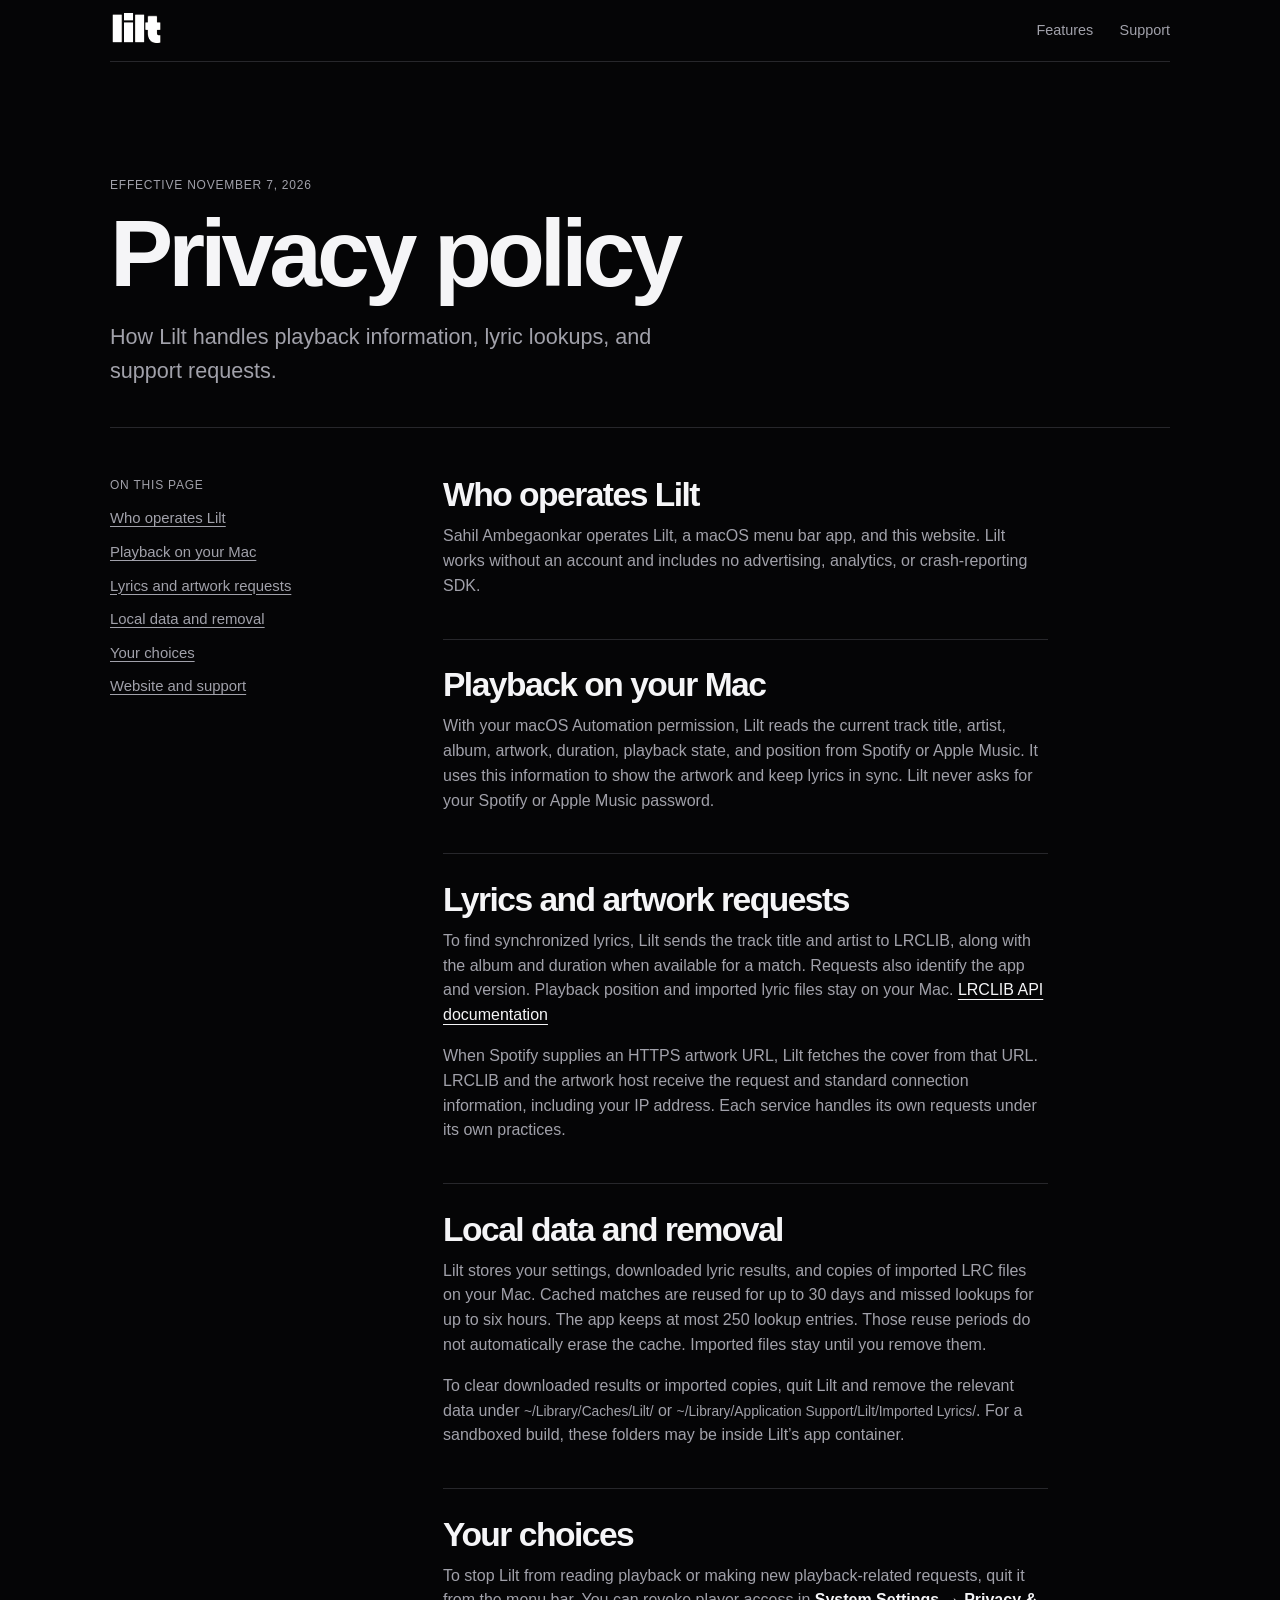
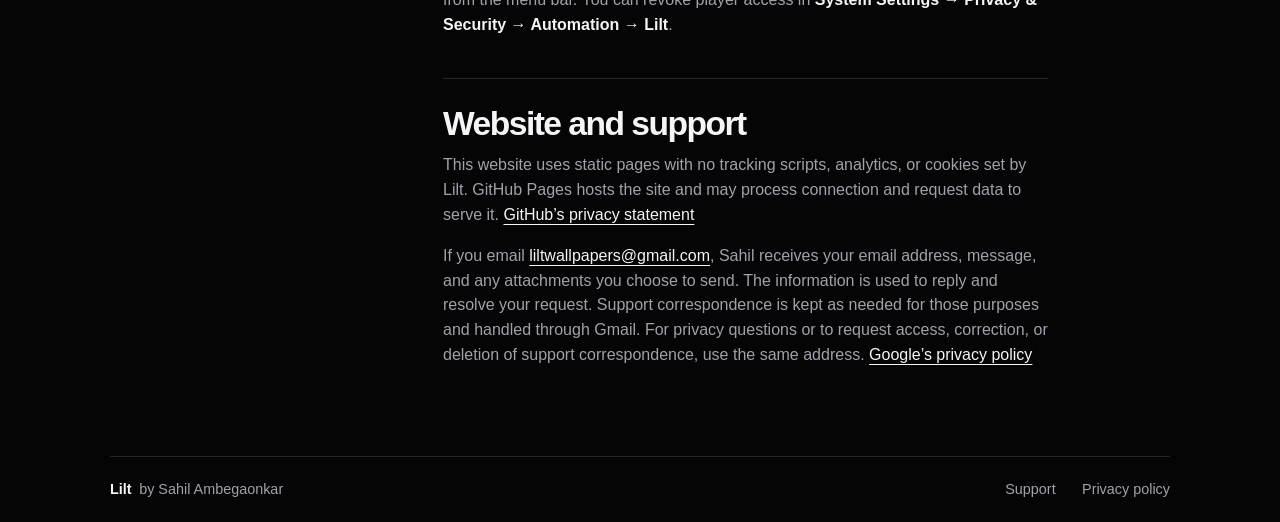
==== commit 4ee64ef1: "Redesign Lilt around a focused Mac product page" ====
--- a/privacy/index.html
+++ b/privacy/index.html
@@ -4,16 +4,16 @@
   <meta charset="utf-8">
   <meta name="viewport" content="width=device-width, initial-scale=1">
   <meta name="description" content="How Lilt handles playback information, lyric lookups, and support requests.">
-  <meta name="theme-color" content="#0c0d10">
+  <meta name="theme-color" content="#050506">
   <title>Privacy policy — Lilt</title>
   <link rel="icon" href="../assets/lilt.png">
-  <link rel="stylesheet" href="../assets/site.css">
+  <link rel="stylesheet" href="../assets/lilt-product.css">
 </head>
 <body>
   <a class="skip" href="#main">Skip to content</a>
   <header class="site-header wrap">
-      <a class="wordmark" href="../" aria-label="Lilt home"><img src="../assets/lilt.png" alt="Lilt" width="52" height="34"></a>
-      <nav aria-label="Main navigation"><a href="../#features">Features</a><a href="../support/">Support <span aria-hidden="true">↗</span></a></nav>
+      <a class="wordmark" href="../index.html" aria-label="Lilt home"><img src="../assets/lilt.png" alt="Lilt" width="52" height="34"></a>
+      <nav aria-label="Main navigation"><a href="../index.html#features">Features</a><a href="../support/">Support</a></nav>
   </header>
   <main id="main" class="wrap">
     <div class="article-head">
--- a/assets/lilt-product.css
+++ b/assets/lilt-product.css
@@ -0,0 +1,148 @@
+:root {
+  color-scheme: dark;
+  --background: #050506;
+  --ink: #f5f5f7;
+  --muted: #a1a1aa;
+  --line: #27272b;
+  --accent: #72baff;
+  --blue: #006bd6;
+  --sans: -apple-system, BlinkMacSystemFont, "Helvetica Neue", Arial, sans-serif;
+  --mono: ui-monospace, Menlo, monospace;
+}
+
+*, *::before, *::after { box-sizing: border-box; }
+html { scroll-behavior: smooth; }
+body { margin: 0; background: var(--background); color: var(--ink); font: 1rem/1.55 var(--sans); }
+a { color: inherit; text-underline-offset: .22em; }
+a:hover { color: var(--accent); }
+:focus-visible { outline: 2px solid var(--accent); outline-offset: 4px; }
+.skip { position: fixed; z-index: 3; top: 8px; left: 8px; transform: translateY(-150%); background: var(--ink); color: var(--background); padding: .65rem 1rem; }
+.skip:focus { transform: none; color: var(--background); }
+.wrap { width: min(calc(100% - 48px), 1060px); margin-inline: auto; }
+
+.site-header, .site-footer { display: flex; align-items: center; justify-content: space-between; gap: 1rem; }
+.site-header { min-height: 62px; border-bottom: 1px solid var(--line); }
+.site-header nav, .site-footer nav { display: flex; gap: clamp(.8rem, 2.5vw, 1.65rem); align-items: center; }
+.site-header nav a, .site-footer nav a { font-size: .9rem; text-decoration: none; color: var(--muted); }
+.site-header nav a { display: inline-flex; align-items: center; min-height: 44px; }
+.site-header nav a:hover, .site-footer nav a:hover, .site-header [aria-current="page"] { color: var(--ink); }
+.wordmark { display: grid; place-items: center; width: 52px; height: 44px; overflow: hidden; mix-blend-mode: screen; }
+.wordmark img { width: 101px; height: 101px; max-width: none; margin: -28.5px -24.5px; filter: contrast(1.4); }
+
+.button, .site-header nav .nav-button {
+  display: inline-flex;
+  min-height: 44px;
+  align-items: center;
+  justify-content: center;
+  padding: .6rem 1.25rem;
+  border-radius: 999px;
+  background: var(--blue);
+  color: #fff;
+  text-decoration: none;
+  font-weight: 560;
+}
+.button:hover, .site-header nav .nav-button:hover { background: #1875d0; color: #fff; }
+.site-header nav .nav-button { min-height: 36px; padding: .35rem 1rem; }
+.text-link { display: inline-flex; min-height: 44px; align-items: center; gap: .4em; color: var(--accent); text-decoration: none; }
+.text-link:hover { text-decoration: underline; }
+
+.hero {
+  padding-top: clamp(3.4rem, 5.7vw, 5.25rem);
+  text-align: center;
+  background: radial-gradient(ellipse 490px 340px at 50% 180px, #101f36, transparent);
+}
+.kicker { margin: 0 0 .8rem; color: var(--muted); font-size: 1rem; font-weight: 620; }
+h1, h2, h3 { text-wrap: balance; }
+.hero h1, .article-title { margin: 0; font-size: clamp(3.1rem, 7.4vw, 6.05rem); font-weight: 680; letter-spacing: -.052em; line-height: 1.01; }
+.lede { max-width: 46ch; margin: 1.15rem 0 0; color: var(--muted); font-size: clamp(1.08rem, 2.1vw, 1.35rem); text-wrap: pretty; }
+.hero .lede { margin-inline: auto; }
+.actions { display: flex; flex-wrap: wrap; justify-content: center; gap: .4rem 1.4rem; margin-top: 1.45rem; }
+.compatibility { margin: .85rem 0 0; color: var(--muted); font-size: .88rem; }
+.compatibility span { padding-inline: .25em; }
+
+.showcase { width: min(calc(100% - 48px), 940px); margin: clamp(2.2rem, 4.2vw, 3.5rem) auto 0; }
+.display { border: 1px solid #3a3b42; border-radius: clamp(12px, 2.2vw, 25px); padding: clamp(6px, 1.25vw, 15px); background: #17171a; }
+.desktop {
+  overflow: hidden;
+  border-radius: clamp(6px, 1.25vw, 13px);
+  background: radial-gradient(ellipse at 20% 7%, #355492, transparent 73%), linear-gradient(145deg, #223867, #0a101d 92%);
+}
+.menubar { display: flex; justify-content: space-between; padding: .24em 1em; background: #1017255c; font-size: clamp(.58rem, 1.25vw, .82rem); font-weight: 620; }
+.desktop-content { display: grid; grid-template-columns: .66fr 1fr; align-items: center; gap: 7%; min-height: clamp(132px, 36vw, 415px); padding: 8% 11%; text-align: left; }
+.sculpture {
+  position: relative;
+  display: grid;
+  place-items: center;
+  aspect-ratio: 1;
+  min-width: 0;
+  contain: layout paint;
+  border: 1px solid #b8cbff32;
+  border-radius: 5%;
+  background: radial-gradient(ellipse at 50% 40%, #263f72, #101c35 80%);
+  box-shadow: 0 12px 32px #060b1955;
+}
+.sculpture canvas { position: absolute; inset: 0; width: 100%; height: 100%; }
+.fallback-form { width: 58%; aspect-ratio: 1; border: clamp(5px, 1.5vw, 18px) solid #a3b8e6; border-left-color: #465781; border-bottom-color: #697fae; border-radius: 50%; transform: rotate(-25deg) scaleY(.85); }
+.is-rendered .fallback-form { visibility: hidden; }
+.desktop-lyrics { display: grid; gap: .55em; font-size: clamp(.68rem, 2.6vw, 1.8rem); font-weight: 650; line-height: 1.17; letter-spacing: -.025em; }
+.desktop-lyrics span { color: #a5b5d6; }
+.desktop-lyrics span:last-child { opacity: .72; }
+.showcase figcaption { margin-top: .7rem; color: var(--muted); font-size: .85rem; }
+
+.features, .setup { padding-block: clamp(3.8rem, 8vw, 7.5rem); }
+.features { scroll-margin-top: 1rem; }
+.features h2, .setup h2 { margin: 0; font-size: clamp(2.25rem, 5vw, 4.2rem); font-weight: 670; line-height: 1.06; letter-spacing: -.055em; }
+.scene-grid { display: grid; grid-template-columns: repeat(3, minmax(0, 1fr)); gap: clamp(1rem, 3vw, 2rem); margin-top: clamp(1.6rem, 4vw, 3rem); }
+.scene { display: flex; align-items: center; justify-content: center; gap: 9%; aspect-ratio: 1.65; border: 1px solid #ffffff27; border-radius: 12px; overflow: hidden; }
+.scene-immersive { background: linear-gradient(135deg, #2d4373, #131d34 78%); }
+.scene-lyrics { background: radial-gradient(ellipse at 90% 110%, #564260, #242036 55%, #161726 80%); }
+.scene-ambient { background: radial-gradient(ellipse at 25% 5%, #6d4660, transparent 74%), linear-gradient(150deg, #472936, #191824 82%); }
+.scene-art { width: 25%; aspect-ratio: 1; border-radius: 5%; background: radial-gradient(ellipse at 69% 35%, #c2d1f5 8%, transparent 10%), linear-gradient(151deg, #708ec7 47%, #1b2e52 49%); }
+.scene-lines { width: 36%; display: grid; gap: 6px; }
+.scene-lines i { display: block; height: 4px; border-radius: 6px; background: #d4d8ee79; }
+.scene-lines i:nth-child(2) { background: #f5f5f7; }
+.scene-lines i:last-child { width: 65%; }
+.scene-grid h3 { margin: .85rem 0 .2rem; font-size: 1.12rem; }
+.scene-grid p, .setup p { margin: 0; color: var(--muted); }
+.setup { border-top: 1px solid var(--line); }
+.setup-panel { padding: clamp(2rem, 6vw, 4rem) 1rem; text-align: center; border: 1px solid var(--line); border-radius: 20px; background: #111113; }
+.setup-panel .kicker { margin-bottom: .7rem; }
+.setup-panel p:not(.kicker) { max-width: 49ch; margin: 1rem auto 1.4rem; text-wrap: pretty; }
+.site-footer { padding-block: 1.35rem; border-top: 1px solid var(--line); }
+.site-footer p { margin: 0; font-size: .9rem; font-weight: 630; }
+.site-footer p span { color: var(--muted); font-weight: 400; margin-left: .25em; }
+.eyebrow { color: var(--muted); font: .75rem/1.5 var(--sans); letter-spacing: .065em; text-transform: uppercase; }
+.article-head { padding: clamp(3.25rem, 8vw, 7rem) 0 2.5rem; border-bottom: 1px solid var(--line); }
+.article-title { font-size: clamp(3.2rem, 7.4vw, 6.8rem); }
+.article-head .lede { max-width: 53ch; margin-bottom: 0; }
+.article-grid { display: grid; grid-template-columns: minmax(145px, .37fr) minmax(0, 1fr); gap: 2rem 5vw; padding-block: 3rem 4.5rem; }
+.contents { align-self: start; position: sticky; top: 1.5rem; }
+.contents p { margin-top: 0; }
+.contents ul { list-style: none; margin: 0; padding: 0; display: grid; gap: .55rem; }
+.contents a { color: var(--muted); font-size: .93rem; }
+.contents a:hover { color: var(--ink); }
+.prose { max-width: 68ch; }
+.prose section + section { margin-top: 2.5rem; padding-top: 1.65rem; border-top: 1px solid var(--line); }
+.prose section { scroll-margin-top: 1.5rem; }
+.prose h2 { margin: 0 0 .65rem; font-size: clamp(1.5rem, 2.65vw, 2.1rem); letter-spacing: -.045em; line-height: 1.12; }
+.prose p, .prose li { color: var(--muted); }
+.prose p { margin: .5rem 0 1rem; }
+.prose strong, .prose a { color: var(--ink); }
+.prose li + li { margin-top: .4rem; }
+.prose code, kbd { font: .86em var(--sans); overflow-wrap: anywhere; }
+kbd { border: 1px solid var(--line); border-radius: 3px; padding: .08em .34em; }
+.contact-address { overflow-wrap: anywhere; }
+
+
+@media (max-width: 680px) {
+  .wrap, .showcase { width: calc(100% - 36px); }
+  .article-grid { grid-template-columns: 1fr; padding-top: 1.6rem; }
+  .contents { position: static; border-bottom: 1px solid var(--line); padding-bottom: 1.25rem; }
+  .contents ul { display: flex; flex-wrap: wrap; gap: .55rem 1rem; }
+  .scene-grid { grid-template-columns: 1fr; gap: 1.75rem; }
+  .scene { aspect-ratio: 2; }
+  .site-footer { align-items: start; flex-direction: column; }
+}
+@media (prefers-reduced-motion: reduce) {
+  html { scroll-behavior: auto; }
+}
